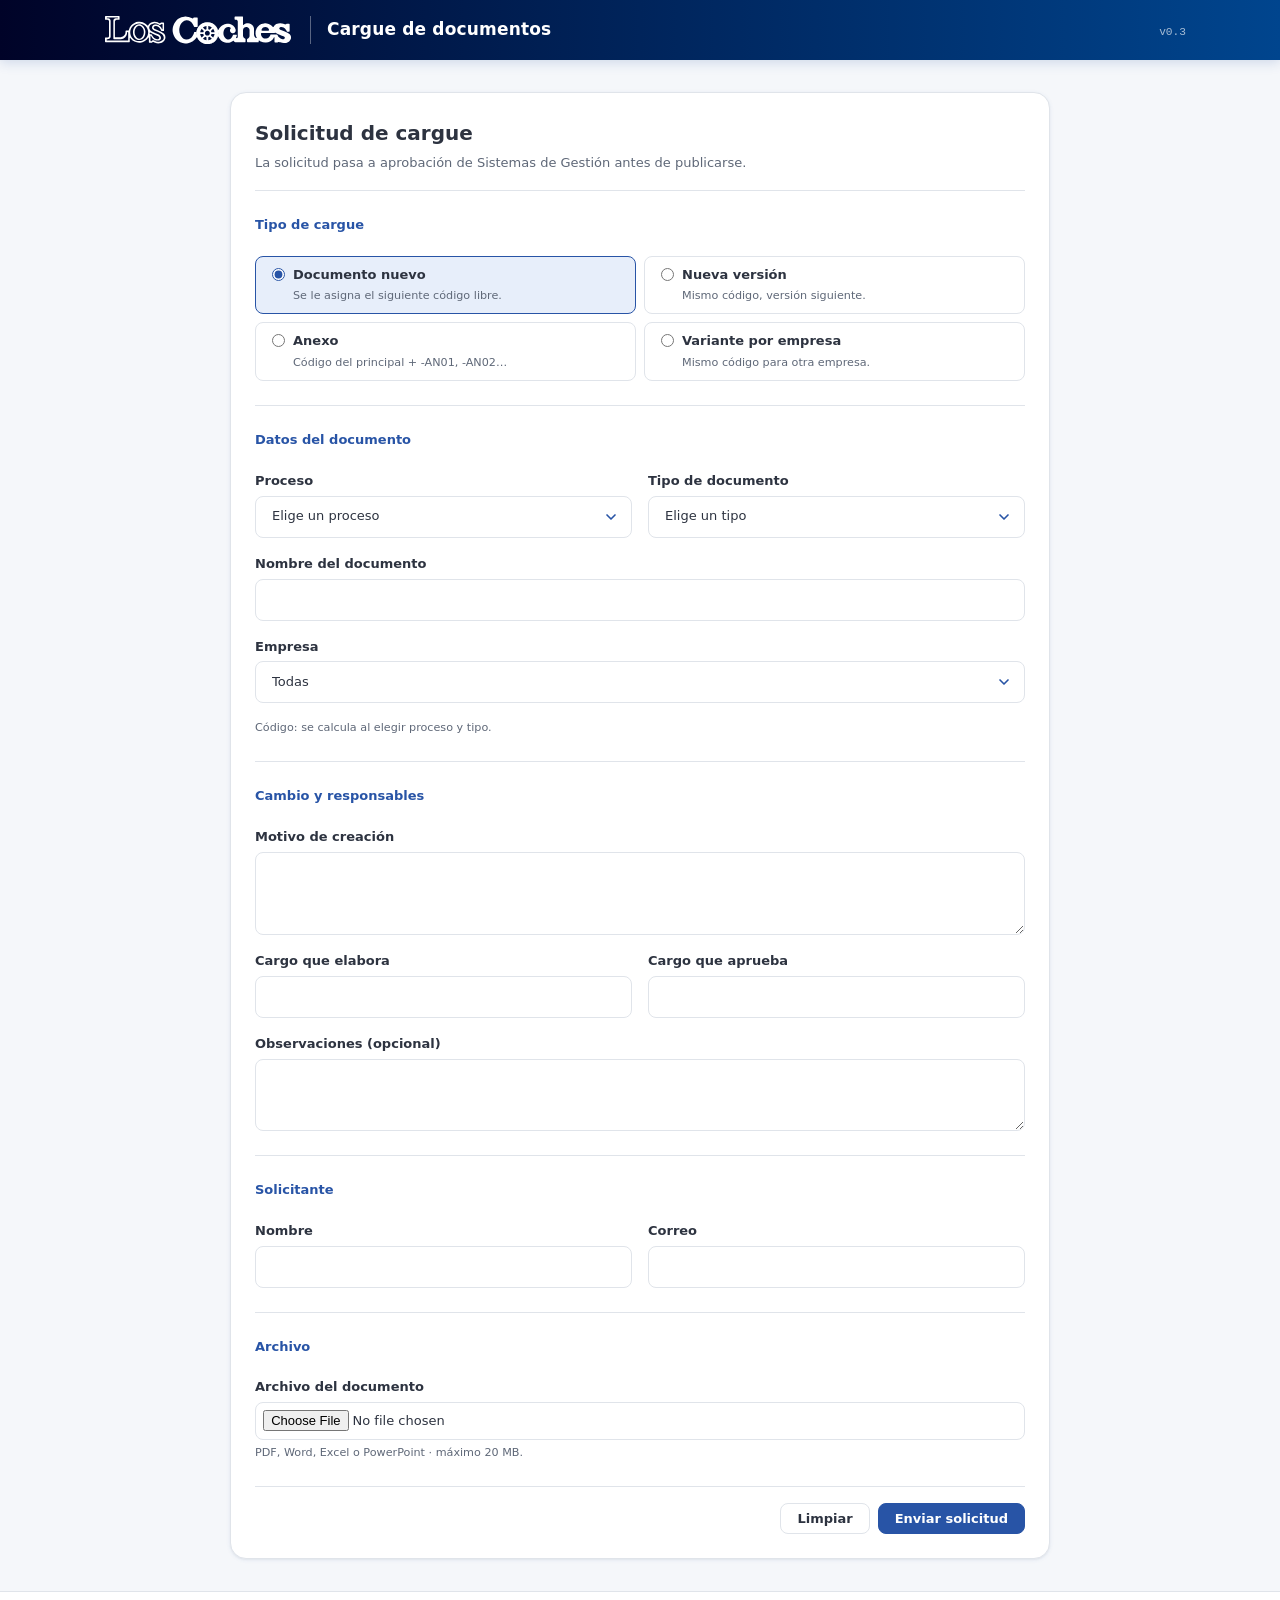
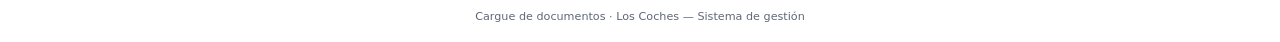
==== cargue.html @ adbbad37 "Phase 11 adjustment: upload form as an independent page with its own config, hidden from the documen" ====
<!DOCTYPE html>
<html lang="es">
<head>
  <meta charset="UTF-8" />
  <meta name="viewport" content="width=device-width, initial-scale=1.0" />
  <meta name="description" content="Cargue de documentos — Solicitud de documento nuevo, nueva versión, anexo o variante" />
  <title>Cargue de documentos</title>
  <link rel="icon" type="image/svg+xml" href="img/favicon.svg" />
  <link rel="stylesheet" href="styles.css" />
</head>
<body>

  <!-- ============================================================
       LOADER GLOBAL
  ============================================================ -->
  <div id="loader-global" class="loader-global" aria-hidden="true" role="status">
    <div class="loader-global__contenido">
      <div class="loader-global__spinner" aria-hidden="true"></div>
      <p id="loader-text" class="loader-global__texto">Cargando...</p>
    </div>
  </div>

  <!-- ============================================================
       ZONA DE TOASTS / NOTIFICACIONES
  ============================================================ -->
  <div
    id="contenedor-mensajes"
    class="contenedor-mensajes"
    aria-live="polite"
    aria-atomic="false"
    role="region"
    aria-label="Notificaciones del sistema"
  ></div>

  <!-- ============================================================
       ENCABEZADO
  ============================================================ -->
  <header class="encabezado" role="banner">
    <div class="encabezado__contenedor">
      <div class="encabezado__identidad">
        <!-- Versión en negativo sobre fondo oscuro (manual de marca, láminas 20-21).
             El SVG ya incluye el área de protección de ½x: nada se coloca dentro de su caja. -->
        <img
          class="encabezado__logo"
          src="img/loscoches_logo_horizontal_negativo.svg"
          alt="Los Coches"
          width="208"
          height="51"
        />
        <h1 class="encabezado__titulo-sistema">Cargue de documentos</h1>
      </div>
      <div class="encabezado__meta">
        <span class="encabezado__version">v0.3</span>
      </div>
    </div>
  </header>

  <!-- ============================================================
       CONTENIDO PRINCIPAL — página independiente de la consulta (upload.js)
  ============================================================ -->
  <main class="contenido-principal" role="main">
    <div class="contenido-principal__contenedor contenido-principal__contenedor--angosto">
      <section class="seccion tarjeta-cargue" aria-labelledby="cargue-titulo">
        <header class="tarjeta-cargue__encabezado">
          <h2 id="cargue-titulo" class="tarjeta-cargue__titulo">Solicitud de cargue</h2>
          <p class="tarjeta-cargue__subtitulo">La solicitud pasa a aprobación de Sistemas de Gestión antes de publicarse.</p>
        </header>

        <form id="form-cargue" class="form-cargue" novalidate>

          <fieldset class="panel-detalle__seccion form-cargue__grupo">
            <legend class="panel-detalle__seccion-titulo">Tipo de cargue</legend>
            <div class="opciones-cargue">
              <label class="opcion-cargue">
                <input type="radio" name="requestType" value="NEW" checked />
                <span class="opcion-cargue__texto">
                  <span class="opcion-cargue__titulo">Documento nuevo</span>
                  <span class="opcion-cargue__ayuda">Se le asigna el siguiente código libre.</span>
                </span>
              </label>
              <label class="opcion-cargue">
                <input type="radio" name="requestType" value="NEW_VERSION" />
                <span class="opcion-cargue__texto">
                  <span class="opcion-cargue__titulo">Nueva versión</span>
                  <span class="opcion-cargue__ayuda">Mismo código, versión siguiente.</span>
                </span>
              </label>
              <label class="opcion-cargue">
                <input type="radio" name="requestType" value="ANNEX" />
                <span class="opcion-cargue__texto">
                  <span class="opcion-cargue__titulo">Anexo</span>
                  <span class="opcion-cargue__ayuda">Código del principal + -AN01, -AN02…</span>
                </span>
              </label>
              <label class="opcion-cargue">
                <input type="radio" name="requestType" value="VARIANT" />
                <span class="opcion-cargue__texto">
                  <span class="opcion-cargue__titulo">Variante por empresa</span>
                  <span class="opcion-cargue__ayuda">Mismo código para otra empresa.</span>
                </span>
              </label>
            </div>
          </fieldset>

          <fieldset id="cargue-seccion-existente" class="panel-detalle__seccion form-cargue__grupo" hidden>
            <legend id="cargue-leyenda-existente" class="panel-detalle__seccion-titulo">Documento existente</legend>
            <div class="campo">
              <label for="cargue-documento" class="campo__label">Buscar por código o nombre</label>
              <input id="cargue-documento" type="text" class="campo__input" list="cargue-documentos-lista" autocomplete="off" placeholder="Ej. COM-PR-068" />
              <p id="cargue-documento-error" class="campo__error" hidden></p>
            </div>
            <datalist id="cargue-documentos-lista"></datalist>
            <div id="cargue-resumen" class="cargue-resumen" hidden></div>
            <p id="cargue-aviso-existente" class="form-cargue__nota form-cargue__nota--aviso" hidden></p>
          </fieldset>

          <fieldset class="panel-detalle__seccion form-cargue__grupo">
            <legend class="panel-detalle__seccion-titulo">Datos del documento</legend>
            <div class="form-cargue__fila">
            <div class="campo">
              <label for="cargue-proceso" class="campo__label">Proceso</label>
              <select id="cargue-proceso" class="campo__input campo__input--select"></select>
              <p id="cargue-proceso-error" class="campo__error" hidden></p>
            </div>
            <div class="campo">
              <label for="cargue-tipo" class="campo__label">Tipo de documento</label>
              <select id="cargue-tipo" class="campo__input campo__input--select"></select>
              <p id="cargue-tipo-error" class="campo__error" hidden></p>
            </div>
            </div>
            <div class="campo">
              <label for="cargue-nombre" class="campo__label">Nombre del documento</label>
              <input id="cargue-nombre" type="text" class="campo__input" maxlength="200" />
              <p id="cargue-nombre-error" class="campo__error" hidden></p>
            </div>
            <div class="campo">
              <label for="cargue-empresa" class="campo__label">Empresa</label>
              <select id="cargue-empresa" class="campo__input campo__input--select"></select>
              <p id="cargue-empresa-error" class="campo__error" hidden></p>
            </div>
            <p id="cargue-codigo-previo" class="form-cargue__nota" aria-live="polite"></p>
          </fieldset>

          <fieldset id="cargue-seccion-retencion" class="panel-detalle__seccion form-cargue__grupo" hidden>
            <legend class="panel-detalle__seccion-titulo">Retención (obligatoria para formatos)</legend>
            <div class="form-cargue__fila">
            <div class="campo">
              <label for="cargue-ret-gestion" class="campo__label">Años en archivo de gestión</label>
              <input id="cargue-ret-gestion" type="number" class="campo__input" min="0" max="100" step="1" inputmode="numeric" />
              <p id="cargue-ret-gestion-error" class="campo__error" hidden></p>
            </div>
            <div class="campo">
              <label for="cargue-ret-central" class="campo__label">Años en archivo central</label>
              <input id="cargue-ret-central" type="number" class="campo__input" min="0" max="100" step="1" inputmode="numeric" />
              <p id="cargue-ret-central-error" class="campo__error" hidden></p>
            </div>
            </div>
            <div class="campo">
              <label for="cargue-disposicion" class="campo__label">Disposición final</label>
              <select id="cargue-disposicion" class="campo__input campo__input--select"></select>
              <p id="cargue-disposicion-error" class="campo__error" hidden></p>
            </div>
            <div class="campo">
              <label for="cargue-fundamento" class="campo__label">Fundamento de la retención (opcional)</label>
              <input id="cargue-fundamento" type="text" class="campo__input" maxlength="200" />
              <p id="cargue-fundamento-error" class="campo__error" hidden></p>
            </div>
          </fieldset>

          <fieldset class="panel-detalle__seccion form-cargue__grupo">
            <legend class="panel-detalle__seccion-titulo">Cambio y responsables</legend>
            <div class="campo">
              <label id="cargue-descripcion-etiqueta" for="cargue-descripcion" class="campo__label">Motivo de creación</label>
              <textarea id="cargue-descripcion" class="campo__input campo__input--area" rows="3"></textarea>
              <p id="cargue-descripcion-error" class="campo__error" hidden></p>
            </div>
            <div class="form-cargue__fila">
            <div class="campo">
              <label for="cargue-elabora" class="campo__label">Cargo que elabora</label>
              <input id="cargue-elabora" type="text" class="campo__input" maxlength="120" />
              <p id="cargue-elabora-error" class="campo__error" hidden></p>
            </div>
            <div class="campo">
              <label for="cargue-aprueba" class="campo__label">Cargo que aprueba</label>
              <input id="cargue-aprueba" type="text" class="campo__input" maxlength="120" />
              <p id="cargue-aprueba-error" class="campo__error" hidden></p>
            </div>
            </div>
            <div class="campo">
              <label for="cargue-observaciones" class="campo__label">Observaciones (opcional)</label>
              <textarea id="cargue-observaciones" class="campo__input campo__input--area" rows="2"></textarea>
              <p id="cargue-observaciones-error" class="campo__error" hidden></p>
            </div>
          </fieldset>

          <fieldset class="panel-detalle__seccion form-cargue__grupo">
            <legend class="panel-detalle__seccion-titulo">Solicitante</legend>
            <div class="form-cargue__fila">
            <div class="campo">
              <label for="cargue-solicitante" class="campo__label">Nombre</label>
              <input id="cargue-solicitante" type="text" class="campo__input" autocomplete="name" maxlength="120" />
              <p id="cargue-solicitante-error" class="campo__error" hidden></p>
            </div>
            <div class="campo">
              <label for="cargue-correo" class="campo__label">Correo</label>
              <input id="cargue-correo" type="email" class="campo__input" autocomplete="email" maxlength="160" />
              <p id="cargue-correo-error" class="campo__error" hidden></p>
            </div>
            </div>
          </fieldset>

          <fieldset class="panel-detalle__seccion form-cargue__grupo">
            <legend class="panel-detalle__seccion-titulo">Archivo</legend>
            <div class="campo">
              <label for="cargue-archivo" class="campo__label">Archivo del documento</label>
              <input id="cargue-archivo" type="file" class="campo__input campo__input--archivo" aria-describedby="cargue-archivo-ayuda" />
              <p id="cargue-archivo-ayuda" class="campo__ayuda"> </p>
              <p id="cargue-archivo-error" class="campo__error" hidden></p>
            </div>
          </fieldset>
        </form>

        <div id="cargue-resultado" class="form-cargue" hidden>
          <section class="panel-detalle__seccion">
            <h3 class="panel-detalle__seccion-titulo" tabindex="-1">Solicitud enviada</h3>
            <p id="cargue-resultado-texto" class="panel-detalle__valor"></p>
            <dl id="cargue-resultado-resumen" class="cargue-resultado__resumen"></dl>
          </section>
        </div>

        <div class="tarjeta-cargue__acciones">
          <button id="btn-cancelar-cargue" class="btn btn--secundario" type="button">Limpiar</button>
          <button id="btn-otro-cargue" class="btn btn--secundario" type="button" hidden>Cargar otro</button>
          <button id="btn-enviar-cargue" class="btn btn--primario" type="submit" form="form-cargue">Enviar solicitud</button>
        </div>
      </section>
    </div>
  </main>

  <!-- ============================================================
       PIE DE PÁGINA
  ============================================================ -->
  <footer class="pie-pagina" role="contentinfo">
    <div class="pie-pagina__contenedor">
      <p class="pie-pagina__texto">Cargue de documentos · Los Coches — Sistema de gestión</p>
    </div>
  </footer>

  <!-- Orden obligatorio: configuración → configuración del cargue → catálogos → utilidades → datos demo → cargue -->
  <script src="config.js"></script>
  <script src="config-cargue.js"></script>
  <script src="catalog.js"></script>
  <script src="utils.js"></script>
  <script src="demo-data.js"></script>
  <script src="upload.js"></script>

</body>
</html>
---- styles.css ----
/* ================================================================
   CONSULTA DOCUMENTAL
   styles.css · Fase 1 · 2026
   Arquitectura: Variables → Reset → Base → Layout →
                 Componentes → Estados → Responsive
================================================================ */


/* ================================================================
   1. VARIABLES CSS (DESIGN TOKENS)
================================================================ */
:root {

  /* --- Paleta --- */
  --color-primario:        #2854A6;
  --color-primario-hover:  #1B3A73;
  --color-primario-light:  #E7EEFA;
  --color-secundario:      #2D3340;
  --color-acento:          #3D6FC4;

  /* --- Gradiente de encabezado --- */
  --gradiente-encabezado: linear-gradient(90deg, #000328 0%, #00458E 100%);

  /* --- Línea divisoria de filas de tabla --- */
  --color-borde-tabla: #F8F8FA;

  /* --- Superficies y fondos --- */
  --color-fondo-app:      #F5F7FA;
  --color-superficie:     #FFFFFF;
  --color-superficie-alt: #F8F9FB;
  --color-borde:          #E0E4EA;
  --color-borde-focus:    #2854A6;

  /* --- Estados semánticos --- */
  --color-exito:           #2E8B57;
  --color-exito-bg:        #E4F3EA;
  --color-error:           #C4374A;
  --color-error-bg:        #FBE3E7;
  --color-advertencia:     #C6821E;
  --color-advertencia-bg:  #FBEDD8;
  --color-info:            #1565C0;
  --color-info-bg:         #E3F2FD;
  --color-eliminado:       #7A1F2B;

  /* --- Texto sobre fondos claros (contraste >= 4.5:1, WCAG AA; Fase 9) --- */
  --color-texto-suave:      #5F6878;
  --color-exito-texto:      #1F7044;
  --color-error-texto:      #A62B3D;
  --color-advertencia-texto: #8A5300;
  --color-eliminado-bg:    #F3DEE1;

  /* --- Tipografía --- */
  --fuente-principal: 'Segoe UI', system-ui, -apple-system, BlinkMacSystemFont, sans-serif;
  --fuente-mono:      'Consolas', 'Courier New', monospace;

  --tamaño-xs:   0.70rem;
  --tamaño-sm:   0.813rem;
  --tamaño-base: 0.9375rem;
  --tamaño-lg:   1.0625rem;
  --tamaño-xl:   1.25rem;

  --peso-regular: 400;
  --peso-medio:   500;
  --peso-semi:    600;
  --peso-bold:    700;

  --altura-linea-ajustada: 1.35;
  --altura-linea-base:     1.6;

  /* --- Espaciado modular --- */
  --espacio-xs:  0.25rem;
  --espacio-sm:  0.5rem;
  --espacio-md:  1rem;
  --espacio-lg:  1.5rem;
  --espacio-xl:  2rem;
  --espacio-2xl: 3rem;

  /* --- Bordes --- */
  --radio-sm: 4px;
  --radio-md: 8px;
  --radio-lg: 12px;
  --radio-xl: 16px;
  --radio-pill: 999px;

  /* --- Sombras --- */
  --sombra-sm: 0 1px 4px rgba(40, 84, 166, 0.08), 0 1px 2px rgba(0, 0, 0, 0.04);
  --sombra-md: 0 4px 12px rgba(40, 84, 166, 0.10), 0 1px 4px rgba(0, 0, 0, 0.05);
  --sombra-lg: 0 8px 28px rgba(40, 84, 166, 0.13), 0 2px 8px rgba(0, 0, 0, 0.06);

  /* --- Transiciones --- */
  --trans-rapida: 120ms ease;
  --trans-normal: 220ms ease;
  --trans-lenta:  380ms ease;

  /* --- Layout --- */
  --ancho-contenedor: 1140px;
  --alto-encabezado:  60px;
}


/* ================================================================
   2. RESET Y BASE
================================================================ */
*, *::before, *::after {
  box-sizing: border-box;
  margin: 0;
  padding: 0;
}

/* El atributo hidden siempre oculta, aunque la clase defina display (Fase 11) */
[hidden] { display: none !important; }

html {
  font-size: 100%;
  scroll-behavior: smooth;
  -webkit-text-size-adjust: 100%;
}

body {
  font-family: var(--fuente-principal);
  font-size: var(--tamaño-base);
  font-weight: var(--peso-regular);
  line-height: var(--altura-linea-base);
  color: var(--color-secundario);
  background-color: var(--color-fondo-app);
  min-height: 100vh;
  display: flex;
  flex-direction: column;
}

img, svg { display: block; }

button, input, select, textarea {
  font: inherit;
  color: inherit;
}

button { cursor: pointer; }

.sr-only {
  position: absolute;
  width: 1px;
  height: 1px;
  padding: 0;
  margin: -1px;
  overflow: hidden;
  clip: rect(0, 0, 0, 0);
  white-space: nowrap;
  border: 0;
}


/* ================================================================
   3. LOADER GLOBAL
================================================================ */
.loader-global {
  position: fixed;
  inset: 0;
  z-index: 9000;
  background: rgba(248, 249, 251, 0.88);
  backdrop-filter: blur(4px);
  -webkit-backdrop-filter: blur(4px);
  display: flex;
  align-items: center;
  justify-content: center;
  opacity: 0;
  visibility: hidden;
  transition: opacity var(--trans-normal), visibility var(--trans-normal);
}

.loader-global.activo { opacity: 1; visibility: visible; }

.loader-global__contenido {
  display: flex;
  flex-direction: column;
  align-items: center;
  gap: var(--espacio-md);
}

.loader-global__spinner {
  width: 40px;
  height: 40px;
  border: 3px solid var(--color-primario-light);
  border-top-color: var(--color-primario);
  border-radius: 50%;
  animation: girar 0.75s linear infinite;
}

.loader-global__texto {
  font-size: var(--tamaño-sm);
  font-weight: var(--peso-medio);
  color: var(--color-primario);
}


/* ================================================================
   4. TOASTS / NOTIFICACIONES
================================================================ */
.contenedor-mensajes {
  position: fixed;
  bottom: var(--espacio-lg);
  left: var(--espacio-lg);
  z-index: 8000;
  display: flex;
  flex-direction: column;
  gap: var(--espacio-sm);
  max-width: 360px;
  width: calc(100vw - var(--espacio-2xl));
}

.toast {
  display: flex;
  align-items: flex-start;
  gap: var(--espacio-sm);
  padding: var(--espacio-md);
  background: var(--color-superficie);
  border-radius: var(--radio-lg);
  box-shadow: var(--sombra-lg);
  border-left: 4px solid transparent;
  animation: toast-entrar var(--trans-lenta) ease both;
  position: relative;
  overflow: hidden;
}

.toast--exito       { border-left-color: var(--color-exito); }
.toast--error       { border-left-color: var(--color-error); }
.toast--advertencia { border-left-color: var(--color-advertencia); }
.toast--info        { border-left-color: var(--color-info); }

.toast__icono { flex-shrink: 0; width: 18px; height: 18px; margin-top: 1px; }
.toast--exito       .toast__icono { color: var(--color-exito); }
.toast--error       .toast__icono { color: var(--color-error); }
.toast--advertencia .toast__icono { color: var(--color-advertencia); }
.toast--info        .toast__icono { color: var(--color-info); }

.toast__cuerpo { flex: 1; }
.toast__titulo {
  font-size: var(--tamaño-sm);
  font-weight: var(--peso-semi);
  margin-bottom: 2px;
}
.toast__texto {
  font-size: var(--tamaño-sm);
  color: #5a6270;
  line-height: var(--altura-linea-ajustada);
}

.toast__cerrar {
  flex-shrink: 0;
  background: none;
  border: none;
  padding: 2px;
  color: var(--color-texto-suave);
  line-height: 1;
  border-radius: var(--radio-sm);
  transition: color var(--trans-rapida), background var(--trans-rapida);
}
.toast__cerrar:hover { color: var(--color-secundario); background: var(--color-fondo-app); }

.toast::after {
  content: '';
  position: absolute;
  bottom: 0;
  left: 0;
  height: 2px;
  background: currentColor;
  opacity: 0.25;
  animation: toast-progreso var(--toast-duration, 4s) linear forwards;
}

.toast.saliendo { animation: toast-salir var(--trans-normal) ease both; }


/* ================================================================
   5. ENCABEZADO
================================================================ */
.encabezado {
  position: sticky;
  top: 0;
  z-index: 500;
  /* Móvil: alto automático (logo y título en dos líneas); desde 600px, alto fijo */
  min-height: var(--alto-encabezado);
  background: var(--gradiente-encabezado);
  box-shadow: 0 2px 12px rgba(40, 84, 166, 0.20);
  flex-shrink: 0;
}

.encabezado__contenedor {
  max-width: var(--ancho-contenedor);
  margin: 0 auto;
  height: 100%;
  padding: var(--espacio-sm) var(--espacio-md);
  display: flex;
  align-items: center;
  justify-content: space-between;
  gap: var(--espacio-md);
}

/* Móvil: logo arriba y título debajo, para no comprimir el logo */
.encabezado__identidad {
  display: flex;
  flex-direction: column;
  align-items: flex-start;
  gap: var(--espacio-xs);
  min-width: 0;
}

/* Logo: ancho fijo de 208px → logotipo visible ≈ 186px (mínimo de pantalla: 180px, lámina 09).
   Sin deformar ni recolorear (lámina 22). */
.encabezado__logo {
  display: block;
  width: 208px;
  height: auto;
  flex-shrink: 0;
}

.encabezado__titulo-sistema {
  font-size: var(--tamaño-lg);
  font-weight: var(--peso-bold);
  color: #FFFFFF;
  letter-spacing: 0.01em;
}

.encabezado__version {
  font-size: var(--tamaño-xs);
  font-weight: var(--peso-medio);
  color: rgba(255, 255, 255, 0.65);
  font-family: var(--fuente-mono);
}


/* ================================================================
   6. LAYOUT — CONTENIDO PRINCIPAL
================================================================ */
.contenido-principal {
  flex: 1;
  padding: var(--espacio-xl) var(--espacio-md);
}

.contenido-principal__contenedor {
  max-width: var(--ancho-contenedor);
  margin: 0 auto;
  display: flex;
  flex-direction: column;
  gap: var(--espacio-lg);
}

.seccion {
  background: var(--color-superficie);
  border: 1px solid var(--color-borde);
  border-radius: var(--radio-xl);
  box-shadow: var(--sombra-sm);
  padding: var(--espacio-lg);
}


/* ================================================================
   7. BARRA DE BÚSQUEDA Y FILTRO
================================================================ */
.barra-busqueda {
  display: flex;
  flex-direction: column;
  gap: var(--espacio-md);
}

.campo {
  display: flex;
  flex-direction: column;
  gap: var(--espacio-xs);
}

.campo__label {
  font-size: var(--tamaño-sm);
  font-weight: var(--peso-semi);
  color: var(--color-secundario);
}

.campo__input {
  width: 100%;
  padding: 0.6rem var(--espacio-md);
  background: var(--color-superficie);
  border: 1.5px solid var(--color-borde);
  border-radius: var(--radio-md);
  font-size: var(--tamaño-sm);
  color: var(--color-secundario);
  transition: border-color var(--trans-rapida), box-shadow var(--trans-rapida), background-color var(--trans-rapida);
}

.campo__input::placeholder { color: var(--color-texto-suave); }

.campo__input:hover  { border-color: var(--color-acento); }
.campo__input:focus  {
  outline: none;
  border-color: var(--color-borde-focus);
  box-shadow: 0 0 0 3px rgba(40, 84, 166, 0.15);
}

.campo__input-wrapper { position: relative; display: flex; align-items: center; }

.campo__icono-busqueda {
  position: absolute;
  left: 0.75rem;
  width: 16px;
  height: 16px;
  color: #9aa3af;
  pointer-events: none;
}

.campo__input--busqueda { padding-left: 2.375rem; }

.campo__select-wrapper { position: relative; display: flex; align-items: center; }

.campo__input--select {
  appearance: none;
  -webkit-appearance: none;
  padding-right: var(--espacio-xl);
  cursor: pointer;
  background-image: url("data:image/svg+xml,%3Csvg xmlns='http://www.w3.org/2000/svg' width='16' height='16' viewBox='0 0 24 24' fill='none' stroke='%232854A6' stroke-width='2.5' stroke-linecap='round' stroke-linejoin='round'%3E%3Cpolyline points='6 9 12 15 18 9'%3E%3C/polyline%3E%3C/svg%3E");
  background-repeat: no-repeat;
  background-position: right 0.75rem center;
  background-size: 16px;
}

.campo__ayuda {
  font-size: var(--tamaño-xs);
  color: var(--color-texto-suave);
}

.barra-busqueda__fila {
  display: flex;
  flex-direction: column;
  gap: var(--espacio-sm);
}

.barra-busqueda__acciones {
  display: flex;
  align-items: center;
  justify-content: space-between;
  gap: var(--espacio-md);
}

/* Filtros: 2 columnas en móvil, 3 en tablet, 6 en escritorio */
.filtros {
  display: grid;
  grid-template-columns: repeat(2, minmax(0, 1fr));
  gap: var(--espacio-sm) var(--espacio-md);
}

.filtros .campo__input--select { text-overflow: ellipsis; }

.barra-busqueda__contador {
  display: flex;
  align-items: center;
  gap: var(--espacio-xs);
  min-height: 2.5rem;
}

.barra-busqueda__contador-etiqueta {
  font-size: var(--tamaño-sm);
  color: var(--color-texto-suave);
  font-weight: var(--peso-medio);
}

.barra-busqueda__contador-valor {
  font-size: var(--tamaño-sm);
  font-weight: var(--peso-bold);
  color: var(--color-primario);
  background: var(--color-primario-light);
  padding: 1px 10px;
  border-radius: var(--radio-pill);
  font-family: var(--fuente-mono);
  min-width: 32px;
  text-align: center;
}


/* ================================================================
   8. TABLA DE RESULTADOS
================================================================ */
.seccion--tabla { padding: 0; overflow: hidden; }

/* Pista de scroll horizontal — solo visible en anchos donde la tabla
   puede desbordar su contenedor (por debajo del breakpoint de escritorio) */
.tabla__pista-scroll {
  display: none;
  padding: var(--espacio-sm) var(--espacio-md) 0;
  font-size: var(--tamaño-xs);
  color: var(--color-texto-suave);
  text-align: right;
}

@media (max-width: 1023px) {
  .tabla__pista-scroll { display: block; }
}

.tabla-wrapper {
  width: 100%;
  overflow-x: auto;
  -webkit-overflow-scrolling: touch;
  scrollbar-width: thin;
  scrollbar-color: var(--color-borde) transparent;
}
.tabla-wrapper::-webkit-scrollbar { height: 5px; }
.tabla-wrapper::-webkit-scrollbar-track { background: transparent; }
.tabla-wrapper::-webkit-scrollbar-thumb { background: var(--color-borde); border-radius: var(--radio-pill); }

.tabla {
  width: 100%;
  min-width: 900px;
  border-collapse: collapse;
  font-size: var(--tamaño-sm);
}

.tabla__cabecera {
  background: var(--color-primario-light);
  border-bottom: 2px solid var(--color-primario);
  position: sticky;
  top: 0;
  z-index: 10;
}

.tabla__th {
  padding: 0.75rem var(--espacio-md);
  text-align: left;
  font-size: var(--tamaño-xs);
  font-weight: var(--peso-semi);
  color: var(--color-primario);
  letter-spacing: 0.05em;
  text-transform: uppercase;
  white-space: nowrap;
}

.tabla__th--codigo  { width: 120px; }
.tabla__th--nombre  { min-width: 260px; }
.tabla__th--tipo    { width: 130px; }
.tabla__th--proceso { width: 170px; }
.tabla__th--version { width: 80px; }
.tabla__th--empresa { width: 140px; }
.tabla__th--estado  { width: 110px; }
.tabla__th--acciones{ width: 200px; }

.tabla__cuerpo .tabla__fila {
  border-bottom: 1px solid var(--color-borde-tabla);
  transition: background-color var(--trans-rapida);
}

.tabla__cuerpo .tabla__fila:nth-child(even) { background-color: rgba(231, 238, 250, 0.4); }
.tabla__cuerpo .tabla__fila:hover { background-color: var(--color-primario-light); }

.tabla__td {
  padding: 0.75rem var(--espacio-md);
  color: var(--color-secundario);
  vertical-align: middle;
  line-height: var(--altura-linea-ajustada);
}

.tabla__td--codigo,
.tabla__td--version,
.tabla__td--empresa { white-space: nowrap; }
.tabla__td--version { text-align: center; }
.tabla__th--version { text-align: center; }

.tabla__acciones {
  display: flex;
  gap: var(--espacio-xs);
  flex-wrap: nowrap;  /* "Ver más" y "Abrir/Descargar" en una sola fila */
}

/* --- Badge de estado --- */
.badge-estado {
  display: inline-block;
  padding: 2px 10px;
  border-radius: var(--radio-pill);
  font-size: var(--tamaño-xs);
  font-weight: var(--peso-semi);
}
.badge-estado--vigente        { background: var(--color-exito-bg);       color: var(--color-exito-texto); }
.badge-estado--obsoleto       { background: var(--color-error-bg);       color: var(--color-error-texto); }
.badge-estado--revision       { background: var(--color-advertencia-bg); color: var(--color-advertencia-texto); }
.badge-estado--eliminado      { background: var(--color-eliminado-bg);   color: var(--color-eliminado); }
.badge-estado--neutro         { background: var(--color-superficie-alt); color: var(--color-texto-suave); }

/* --- Estados de la tabla --- */
.tabla__fila-estado { background: transparent !important; }
.tabla__fila-estado--oculta { display: none; }

.tabla__celda-estado { padding: var(--espacio-2xl) var(--espacio-md); text-align: center; }

.estado-tabla {
  display: flex;
  flex-direction: column;
  align-items: center;
  gap: var(--espacio-md);
}

.estado-tabla__icono { width: 40px; height: 40px; color: #c0c8d4; }

.estado-tabla__mensaje {
  font-size: var(--tamaño-sm);
  color: var(--color-texto-suave);
  max-width: 320px;
  line-height: var(--altura-linea-base);
}

.skeleton-loader {
  display: flex;
  flex-direction: column;
  gap: var(--espacio-sm);
  width: 100%;
  max-width: 480px;
  margin: 0 auto;
}

.skeleton-loader__linea {
  height: 14px;
  background: linear-gradient(90deg, var(--color-borde) 25%, var(--color-primario-light) 50%, var(--color-borde) 75%);
  background-size: 200% 100%;
  border-radius: var(--radio-sm);
  animation: shimmer 1.4s ease infinite;
}
.skeleton-loader__linea--corta { width: 60%; }


/* ================================================================
   9. BOTONES
================================================================ */
.btn {
  display: inline-flex;
  align-items: center;
  justify-content: center;
  gap: var(--espacio-xs);
  padding: 0.5rem var(--espacio-md);
  border: 1.5px solid transparent;
  border-radius: var(--radio-md);
  font-size: var(--tamaño-sm);
  font-weight: var(--peso-semi);
  line-height: 1;
  white-space: nowrap;
  cursor: pointer;
  text-decoration: none;
  transition: background-color var(--trans-rapida), border-color var(--trans-rapida), color var(--trans-rapida), box-shadow var(--trans-rapida);
}

.btn:focus-visible { outline: 2px solid var(--color-primario); outline-offset: 2px; }

.btn--sm { padding: 0.35rem 0.75rem; font-size: var(--tamaño-xs); }

.btn--primario {
  background: var(--color-primario);
  border-color: var(--color-primario);
  color: #FFFFFF;
}
.btn--primario:hover { background: var(--color-primario-hover); border-color: var(--color-primario-hover); }

.btn--secundario {
  background: transparent;
  border-color: var(--color-borde);
  color: var(--color-secundario);
}
.btn--secundario:hover { border-color: var(--color-primario); color: var(--color-primario); background: var(--color-primario-light); }

.btn:disabled,
.btn[aria-disabled="true"] {
  opacity: 0.45;
  cursor: not-allowed;
  pointer-events: none;
}


/* ================================================================
   10. PANEL DE DETALLE — OVERLAY + ASIDE DESLIZANTE
================================================================ */
.detalle-overlay {
  position: fixed;
  inset: 0;
  z-index: 7000;
  background: rgba(0, 3, 40, 0.45);
  backdrop-filter: blur(3px);
  -webkit-backdrop-filter: blur(3px);
  opacity: 0;
  visibility: hidden;
  transition: opacity var(--trans-normal), visibility var(--trans-normal);
}

.detalle-overlay.activo { opacity: 1; visibility: visible; }

.panel-detalle {
  position: fixed;
  top: 0;
  right: 0;
  z-index: 7100;
  height: 100vh;
  width: min(420px, 100vw);
  background: var(--color-superficie);
  box-shadow: var(--sombra-lg);
  display: flex;
  flex-direction: column;
  transform: translateX(100%);
  transition: transform var(--trans-normal);
}

.panel-detalle.activo { transform: translateX(0); }

.panel-detalle::before {
  content: '';
  display: block;
  height: 4px;
  background: var(--gradiente-encabezado);
  flex-shrink: 0;
}

.panel-detalle__header {
  display: flex;
  align-items: flex-start;
  justify-content: space-between;
  gap: var(--espacio-md);
  padding: var(--espacio-lg) var(--espacio-lg) var(--espacio-md);
  border-bottom: 1px solid var(--color-borde);
  flex-shrink: 0;
}

.panel-detalle__encabezado-texto { min-width: 0; }

.panel-detalle__titulo {
  font-size: var(--tamaño-lg);
  font-weight: var(--peso-semi);
  color: var(--color-secundario);
  line-height: var(--altura-linea-ajustada);
  word-break: break-word;
}

.panel-detalle__codigo {
  margin-top: 2px;
  font-size: var(--tamaño-xs);
  font-family: var(--fuente-mono);
  color: var(--color-texto-suave);
}

.panel-detalle__btn-cerrar {
  flex-shrink: 0;
  background: none;
  border: none;
  width: 32px;
  height: 32px;
  border-radius: var(--radio-md);
  display: flex;
  align-items: center;
  justify-content: center;
  font-size: 1.25rem;
  color: var(--color-texto-suave);
  transition: background var(--trans-rapida), color var(--trans-rapida);
}
.panel-detalle__btn-cerrar:hover { background: var(--color-fondo-app); color: var(--color-secundario); }
.panel-detalle__btn-cerrar:focus-visible { outline: 2px solid var(--color-primario); outline-offset: 2px; }

.panel-detalle__cuerpo {
  flex: 1;
  overflow-y: auto;
  padding: var(--espacio-lg);
  display: flex;
  flex-direction: column;
  gap: var(--espacio-lg);
}

.panel-detalle__campo { display: flex; flex-direction: column; gap: 4px; }

.panel-detalle__etiqueta {
  font-size: var(--tamaño-xs);
  font-weight: var(--peso-semi);
  text-transform: uppercase;
  letter-spacing: 0.05em;
  color: var(--color-texto-suave);
}

.panel-detalle__valor {
  font-size: var(--tamaño-sm);
  color: var(--color-secundario);
  line-height: var(--altura-linea-base);
}

.panel-detalle__cuerpo .badge-estado {
  align-self: flex-start;
}

/* Secciones del panel (Fase 8) */
.panel-detalle__seccion {
  display: flex;
  flex-direction: column;
  gap: var(--espacio-md);
  padding-bottom: var(--espacio-lg);
  border-bottom: 1px solid var(--color-borde);
}
.panel-detalle__seccion:last-child { border-bottom: none; padding-bottom: 0; }

.panel-detalle__seccion-titulo {
  font-size: var(--tamaño-sm);
  font-weight: var(--peso-bold);
  color: var(--color-primario);
}

.panel-detalle__valor--vencida { color: var(--color-error-texto); font-weight: var(--peso-semi); }

.badge-vencida {
  display: inline-block;
  margin-left: var(--espacio-xs);
  padding: 1px 8px;
  border-radius: var(--radio-pill);
  font-size: var(--tamaño-xs);
  font-weight: var(--peso-semi);
  background: var(--color-error-bg);
  color: var(--color-error-texto);
}

.panel-detalle__lista {
  list-style: none;
  display: flex;
  flex-direction: column;
  gap: var(--espacio-xs);
}

/* Enlace a otro documento (botón con apariencia de enlace) */
.panel-detalle__enlace {
  background: none;
  border: none;
  padding: 0;
  font: inherit;
  text-align: left;
  color: var(--color-primario);
  text-decoration: underline;
  text-underline-offset: 2px;
  cursor: pointer;
}
.panel-detalle__enlace:hover { color: var(--color-primario-hover); }
.panel-detalle__enlace:focus-visible { outline: 2px solid var(--color-primario); outline-offset: 2px; border-radius: 2px; }

.panel-detalle__aviso {
  margin-right: auto;
  font-size: var(--tamaño-xs);
  color: var(--color-advertencia-texto);
  font-weight: var(--peso-semi);
}

.panel-detalle__footer {
  flex-shrink: 0;
  padding: var(--espacio-md) var(--espacio-lg);
  border-top: 1px solid var(--color-borde);
  background: var(--color-superficie-alt);
  display: flex;
  align-items: center;
  justify-content: flex-end;
  gap: var(--espacio-md);
}

/* Bloquea el scroll del fondo mientras el panel está abierto */
body.sin-scroll { overflow: hidden; }


/* ================================================================
   11. PIE DE PÁGINA
================================================================ */
.pie-pagina {
  padding: var(--espacio-md) var(--espacio-lg);
  border-top: 1px solid var(--color-borde);
  background: var(--color-superficie);
  flex-shrink: 0;
}

.pie-pagina__contenedor { max-width: var(--ancho-contenedor); margin: 0 auto; text-align: center; }

.pie-pagina__texto { font-size: var(--tamaño-xs); color: var(--color-texto-suave); }


/* ================================================================
   12. ANIMACIONES Y KEYFRAMES
================================================================ */
@keyframes girar { to { transform: rotate(360deg); } }

@keyframes shimmer {
  0%   { background-position: 200% 0; }
  100% { background-position: -200% 0; }
}

@keyframes toast-entrar {
  from { opacity: 0; transform: translateX(calc(-100% - var(--espacio-lg))); }
  to   { opacity: 1; transform: translateX(0); }
}

@keyframes toast-salir {
  from { opacity: 1; transform: translateX(0); }
  to   { opacity: 0; transform: translateX(calc(-100% - var(--espacio-lg))); }
}

@keyframes toast-progreso {
  from { width: 100%; }
  to   { width: 0%; }
}

@media (prefers-reduced-motion: reduce) {
  *, *::before, *::after {
    animation-duration: 0.01ms !important;
    animation-iteration-count: 1 !important;
    transition-duration: 0.01ms !important;
  }
}


/* ================================================================
   13. RESPONSIVE — TABLET (>= 600px)
================================================================ */
@media (min-width: 600px) {
  .encabezado { height: var(--alto-encabezado); }
  .encabezado__contenedor { padding: 0 var(--espacio-lg); }
  .encabezado__identidad {
    flex-direction: row;
    align-items: center;
    gap: var(--espacio-sm);
  }
  /* Separador fuera de la caja del logo: respeta el área de protección */
  .encabezado__titulo-sistema {
    padding-left: var(--espacio-md);
    border-left: 1px solid rgba(255, 255, 255, 0.35);
  }

  .barra-busqueda__fila {
    flex-direction: row;
    align-items: flex-end;
    gap: var(--espacio-md);
  }
  .campo--busqueda { flex: 1; min-width: 220px; }
  .barra-busqueda__acciones { flex-shrink: 0; min-height: 2.6rem; }
  .filtros { grid-template-columns: repeat(3, minmax(0, 1fr)); }
}


/* ================================================================
   14. RESPONSIVE — ESCRITORIO (>= 1024px)
================================================================ */
@media (min-width: 1024px) {
  .contenido-principal { padding: var(--espacio-xl); }
  .filtros { grid-template-columns: repeat(6, minmax(0, 1fr)); }
}


/* ================================================================
   15. MÓDULO DE CARGUE (Fase 11)
================================================================ */

/* --- Página independiente (cargue.html): tarjeta centrada --- */
.contenido-principal__contenedor--angosto { max-width: 820px; }

.tarjeta-cargue { display: flex; flex-direction: column; gap: var(--espacio-lg); }
.tarjeta-cargue__encabezado { padding-bottom: var(--espacio-md); border-bottom: 1px solid var(--color-borde); }
.tarjeta-cargue__titulo { font-size: var(--tamaño-xl); font-weight: var(--peso-bold); color: var(--color-secundario); }
.tarjeta-cargue__subtitulo { margin-top: var(--espacio-xs); font-size: var(--tamaño-sm); color: var(--color-texto-suave); }

.form-cargue { display: flex; flex-direction: column; gap: var(--espacio-lg); }

.tarjeta-cargue__acciones {
  display: flex;
  justify-content: flex-end;
  flex-wrap: wrap;
  gap: var(--espacio-sm);
  padding-top: var(--espacio-md);
  border-top: 1px solid var(--color-borde);
}

/* --- Formulario --- */
.form-cargue__grupo {
  border: none;
  border-bottom: 1px solid var(--color-borde);
  min-width: 0;
}
.form-cargue__grupo:last-of-type { border-bottom: none; }
.form-cargue__grupo > legend { float: left; width: 100%; margin-bottom: var(--espacio-xs); }
.form-cargue__grupo > legend + * { clear: both; }

.form-cargue__fila {
  display: grid;
  grid-template-columns: minmax(0, 1fr);
  gap: var(--espacio-md);
}

.campo__input--area { resize: vertical; min-height: 4.5rem; font-family: inherit; line-height: var(--altura-linea-base); }
.campo__input--archivo { padding: 0.45rem; cursor: pointer; }
.campo__input:disabled { background: var(--color-superficie-alt); color: var(--color-secundario); cursor: not-allowed; opacity: 1; }

.campo__error {
  font-size: var(--tamaño-xs);
  font-weight: var(--peso-semi);
  color: var(--color-error-texto);
}
.campo__input[aria-invalid="true"] { border-color: var(--color-error-texto); }

.form-cargue__nota {
  font-size: var(--tamaño-xs);
  color: var(--color-texto-suave);
  line-height: var(--altura-linea-base);
}
.form-cargue__nota--aviso {
  color: var(--color-advertencia-texto);
  font-weight: var(--peso-semi);
}

/* Tipo de cargue: tarjetas con radio */
.opciones-cargue {
  display: grid;
  grid-template-columns: minmax(0, 1fr);
  gap: var(--espacio-sm);
}
.opcion-cargue {
  display: flex;
  align-items: flex-start;
  gap: var(--espacio-sm);
  padding: var(--espacio-sm) var(--espacio-md);
  border: 1.5px solid var(--color-borde);
  border-radius: var(--radio-md);
  cursor: pointer;
  transition: border-color var(--trans-rapida), background-color var(--trans-rapida);
}
.opcion-cargue:hover { border-color: var(--color-acento); }
.opcion-cargue:has(input:checked) { border-color: var(--color-primario); background: var(--color-primario-light); }
.opcion-cargue:has(input:focus-visible) { outline: 2px solid var(--color-primario); outline-offset: 2px; }
.opcion-cargue input { margin-top: 3px; accent-color: var(--color-primario); }
.opcion-cargue__texto { display: flex; flex-direction: column; gap: 2px; }
.opcion-cargue__titulo { font-size: var(--tamaño-sm); font-weight: var(--peso-semi); color: var(--color-secundario); }
.opcion-cargue__ayuda { font-size: var(--tamaño-xs); color: var(--color-texto-suave); }

/* Resumen del documento existente elegido */
.cargue-resumen {
  margin-top: var(--espacio-md);
  padding: var(--espacio-sm) var(--espacio-md);
  border-left: 3px solid var(--color-primario);
  background: var(--color-superficie-alt);
  border-radius: var(--radio-sm);
}
.cargue-resumen__titulo { font-size: var(--tamaño-sm); font-weight: var(--peso-semi); color: var(--color-secundario); }
.cargue-resumen__meta { font-size: var(--tamaño-xs); color: var(--color-texto-suave); line-height: 1.9; }

.cargue-resultado__resumen { display: flex; flex-direction: column; gap: var(--espacio-md); margin-top: var(--espacio-md); }

@media (min-width: 600px) {
  .form-cargue__fila { grid-template-columns: repeat(2, minmax(0, 1fr)); }
  .opciones-cargue { grid-template-columns: repeat(2, minmax(0, 1fr)); }
}
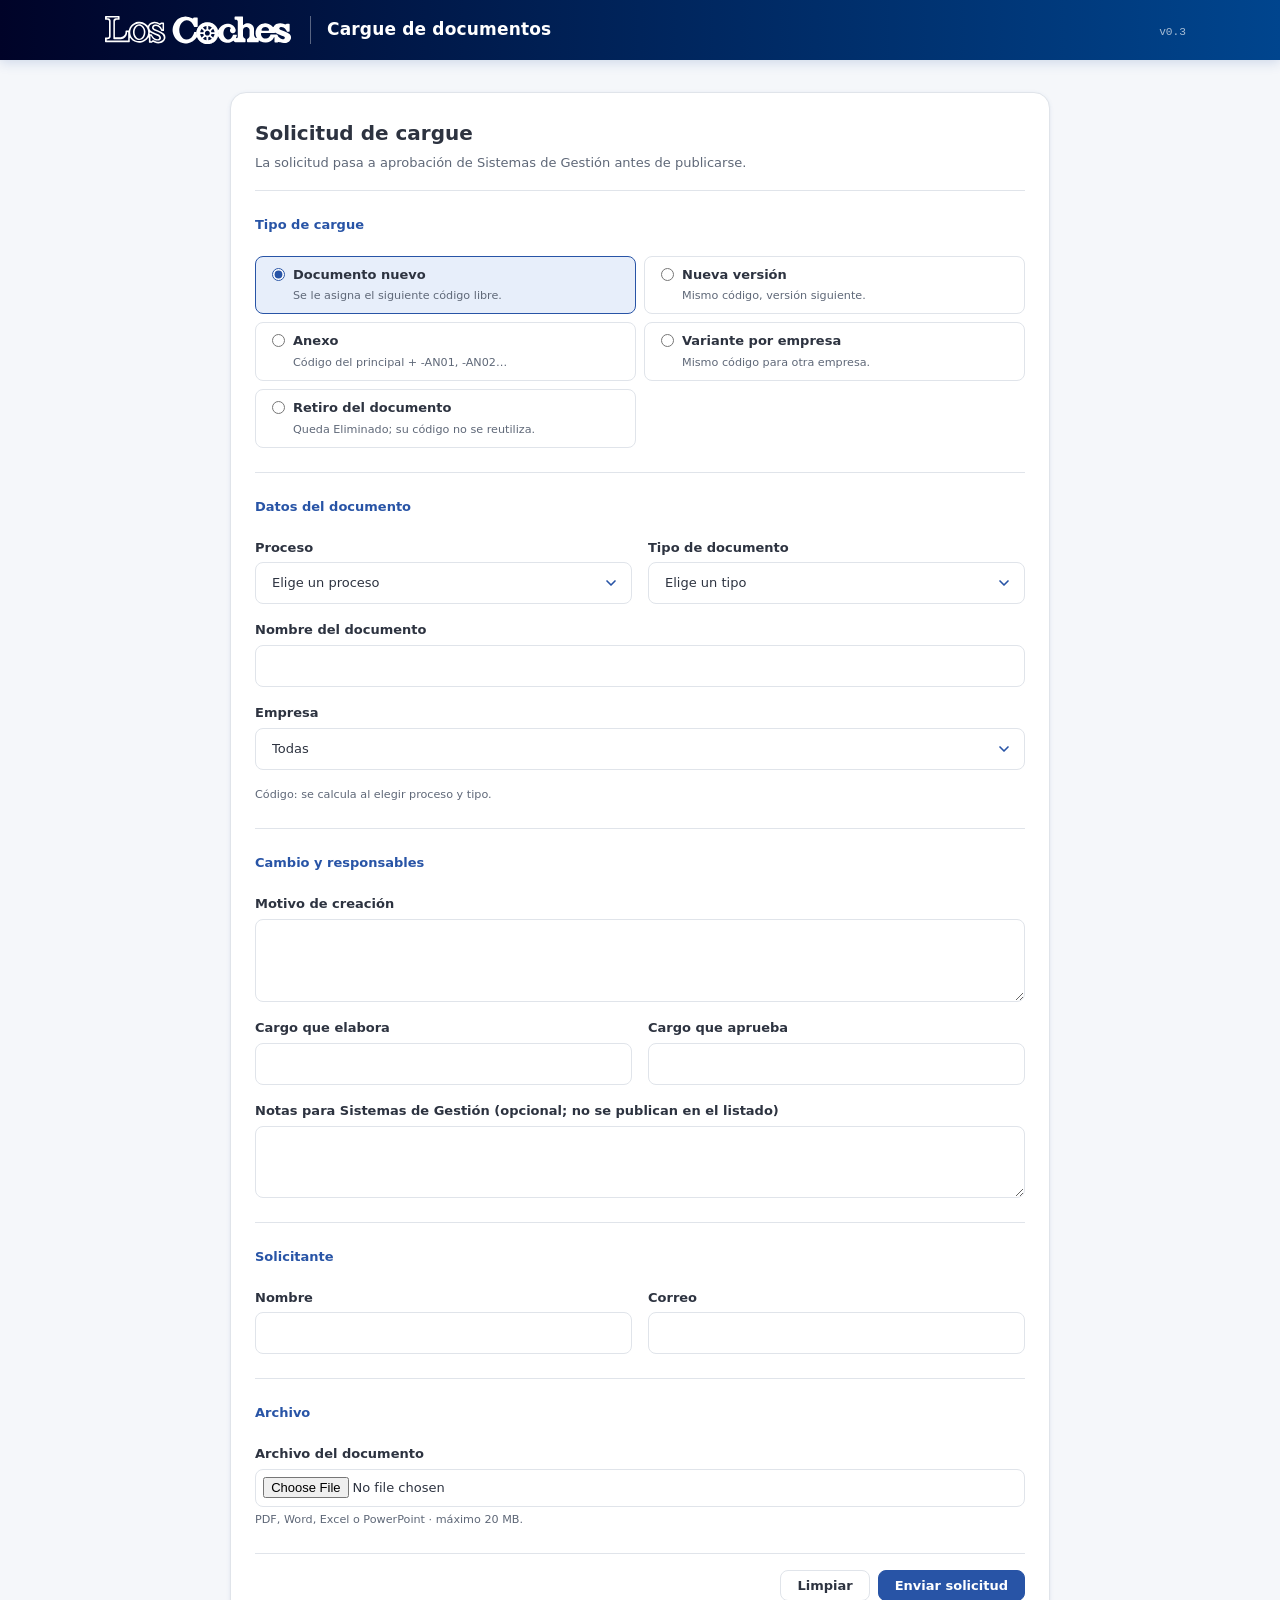
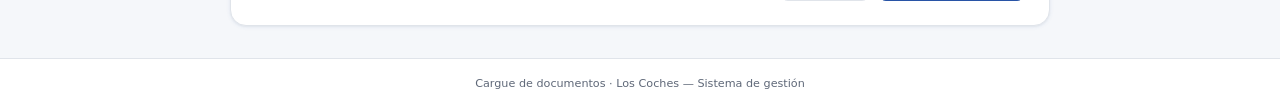
==== commit 53ae86dd: "Phase 11 adjustment: retire request type, complete F3 listing rules, annexes start at version 1 Co-A" ====
--- a/cargue.html
+++ b/cargue.html
@@ -99,6 +99,13 @@
                   <span class="opcion-cargue__ayuda">Mismo código para otra empresa.</span>
                 </span>
               </label>
+              <label class="opcion-cargue">
+                <input type="radio" name="requestType" value="RETIRE" />
+                <span class="opcion-cargue__texto">
+                  <span class="opcion-cargue__titulo">Retiro del documento</span>
+                  <span class="opcion-cargue__ayuda">Queda Eliminado; su código no se reutiliza.</span>
+                </span>
+              </label>
             </div>
           </fieldset>
 
@@ -114,7 +121,7 @@
             <p id="cargue-aviso-existente" class="form-cargue__nota form-cargue__nota--aviso" hidden></p>
           </fieldset>
 
-          <fieldset class="panel-detalle__seccion form-cargue__grupo">
+          <fieldset id="cargue-seccion-documento" class="panel-detalle__seccion form-cargue__grupo">
             <legend class="panel-detalle__seccion-titulo">Datos del documento</legend>
             <div class="form-cargue__fila">
             <div class="campo">
@@ -168,13 +175,13 @@
           </fieldset>
 
           <fieldset class="panel-detalle__seccion form-cargue__grupo">
-            <legend class="panel-detalle__seccion-titulo">Cambio y responsables</legend>
+            <legend id="cargue-leyenda-cambio" class="panel-detalle__seccion-titulo">Cambio y responsables</legend>
             <div class="campo">
               <label id="cargue-descripcion-etiqueta" for="cargue-descripcion" class="campo__label">Motivo de creación</label>
               <textarea id="cargue-descripcion" class="campo__input campo__input--area" rows="3"></textarea>
               <p id="cargue-descripcion-error" class="campo__error" hidden></p>
             </div>
-            <div class="form-cargue__fila">
+            <div id="cargue-fila-cargos" class="form-cargue__fila">
             <div class="campo">
               <label for="cargue-elabora" class="campo__label">Cargo que elabora</label>
               <input id="cargue-elabora" type="text" class="campo__input" maxlength="120" />
@@ -187,7 +194,7 @@
             </div>
             </div>
             <div class="campo">
-              <label for="cargue-observaciones" class="campo__label">Observaciones (opcional)</label>
+              <label for="cargue-observaciones" class="campo__label">Notas para Sistemas de Gestión (opcional; no se publican en el listado)</label>
               <textarea id="cargue-observaciones" class="campo__input campo__input--area" rows="2"></textarea>
               <p id="cargue-observaciones-error" class="campo__error" hidden></p>
             </div>
@@ -209,7 +216,7 @@
             </div>
           </fieldset>
 
-          <fieldset class="panel-detalle__seccion form-cargue__grupo">
+          <fieldset id="cargue-seccion-archivo" class="panel-detalle__seccion form-cargue__grupo">
             <legend class="panel-detalle__seccion-titulo">Archivo</legend>
             <div class="campo">
               <label for="cargue-archivo" class="campo__label">Archivo del documento</label>
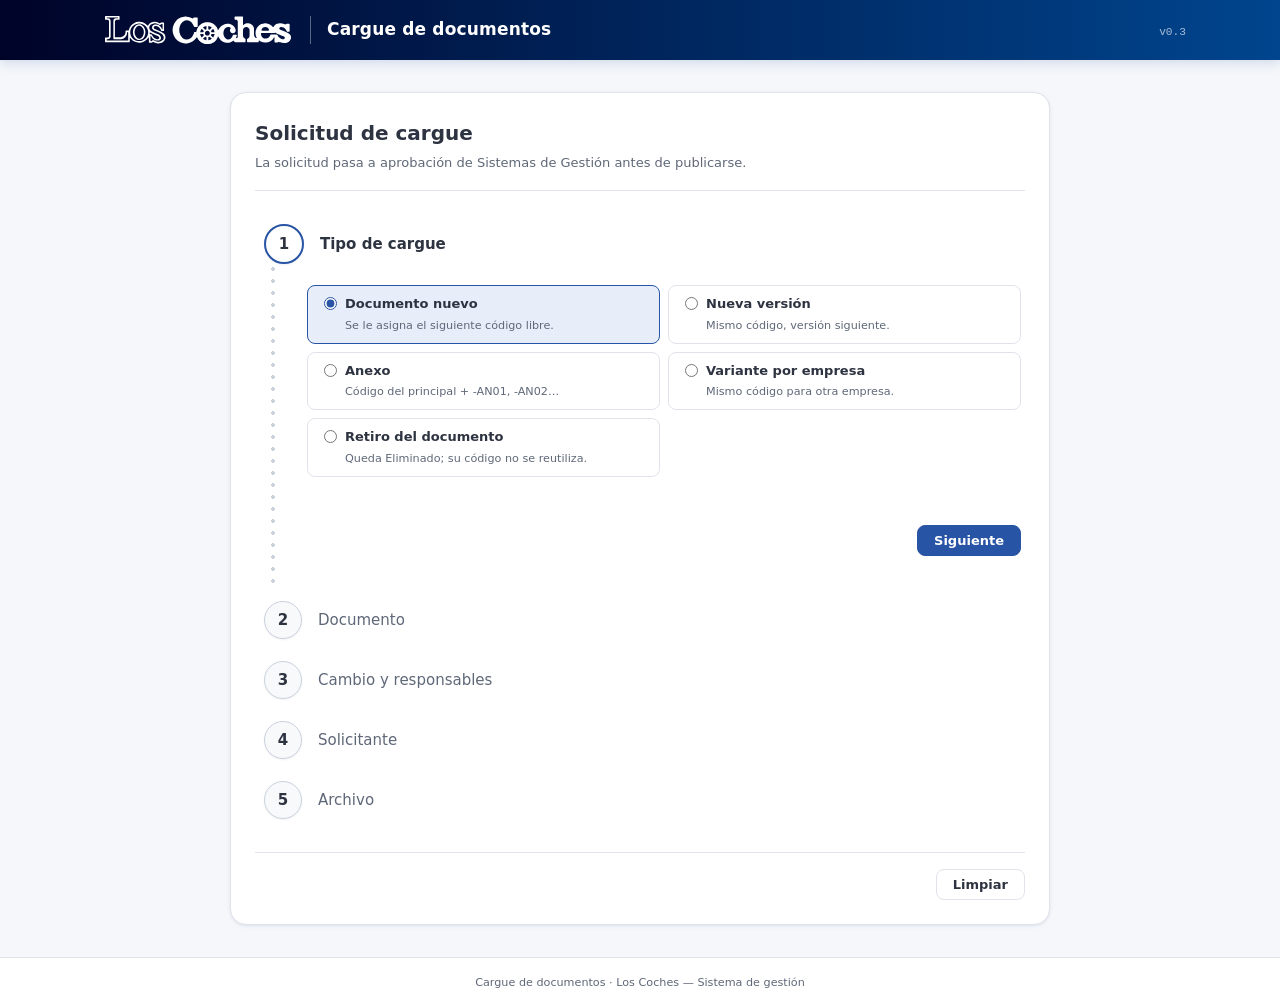
==== commit 9bd8013d: "Phase 11 adjustment: upload form as a 5-step Design_System_Core stepper Co-Authored-By: Claude Opus " ====
--- a/cargue.html
+++ b/cargue.html
@@ -6,6 +6,12 @@
   <meta name="description" content="Cargue de documentos — Solicitud de documento nuevo, nueva versión, anexo o variante" />
   <title>Cargue de documentos</title>
   <link rel="icon" type="image/svg+xml" href="img/favicon.svg" />
+  <!-- Design_System_Core (copia adaptada, ver docs/00_README.md): tokens base, estilo y stepper -->
+  <link rel="stylesheet" href="ds/tokens/primitive.css" />
+  <link rel="stylesheet" href="ds/tokens/semantic.css" />
+  <link rel="stylesheet" href="ds/tokens/accessibility.css" />
+  <link rel="stylesheet" href="ds/styles/loscoches.css" />
+  <link rel="stylesheet" href="ds/components/stepper/stepper.tokens.css" />
   <link rel="stylesheet" href="styles.css" />
 </head>
 <body>
@@ -67,9 +73,12 @@
         </header>
 
         <form id="form-cargue" class="form-cargue" novalidate>
-
+          <!-- Pasos fijos (el stepper no admite agregar o quitar pasos): dentro de cada uno, las secciones
+               se muestran u ocultan según el tipo de solicitud (upload.js) -->
+          <ds-stepper id="cargue-pasos" class="form-cargue__pasos">
+          <ds-step label="Tipo de cargue">
           <fieldset class="panel-detalle__seccion form-cargue__grupo">
-            <legend class="panel-detalle__seccion-titulo">Tipo de cargue</legend>
+            <legend class="sr-only">Tipo de cargue</legend>
             <div class="opciones-cargue">
               <label class="opcion-cargue">
                 <input type="radio" name="requestType" value="NEW" checked />
@@ -108,7 +117,12 @@
               </label>
             </div>
           </fieldset>
-
+            <div class="form-cargue__paso-acciones">
+              <button class="btn btn--primario" type="button" data-step-next>Siguiente</button>
+            </div>
+          </ds-step>
+
+          <ds-step id="cargue-paso-documento" label="Documento">
           <fieldset id="cargue-seccion-existente" class="panel-detalle__seccion form-cargue__grupo" hidden>
             <legend id="cargue-leyenda-existente" class="panel-detalle__seccion-titulo">Documento existente</legend>
             <div class="campo">
@@ -173,9 +187,14 @@
               <p id="cargue-fundamento-error" class="campo__error" hidden></p>
             </div>
           </fieldset>
-
+            <div class="form-cargue__paso-acciones">
+              <button class="btn btn--primario" type="button" data-step-next>Siguiente</button>
+            </div>
+          </ds-step>
+
+          <ds-step id="cargue-paso-cambio" label="Cambio y responsables">
           <fieldset class="panel-detalle__seccion form-cargue__grupo">
-            <legend id="cargue-leyenda-cambio" class="panel-detalle__seccion-titulo">Cambio y responsables</legend>
+            <legend id="cargue-leyenda-cambio" class="sr-only">Cambio y responsables</legend>
             <div class="campo">
               <label id="cargue-descripcion-etiqueta" for="cargue-descripcion" class="campo__label">Motivo de creación</label>
               <textarea id="cargue-descripcion" class="campo__input campo__input--area" rows="3"></textarea>
@@ -199,9 +218,14 @@
               <p id="cargue-observaciones-error" class="campo__error" hidden></p>
             </div>
           </fieldset>
-
+            <div class="form-cargue__paso-acciones">
+              <button class="btn btn--primario" type="button" data-step-next>Siguiente</button>
+            </div>
+          </ds-step>
+
+          <ds-step label="Solicitante">
           <fieldset class="panel-detalle__seccion form-cargue__grupo">
-            <legend class="panel-detalle__seccion-titulo">Solicitante</legend>
+            <legend class="sr-only">Solicitante</legend>
             <div class="form-cargue__fila">
             <div class="campo">
               <label for="cargue-solicitante" class="campo__label">Nombre</label>
@@ -215,9 +239,14 @@
             </div>
             </div>
           </fieldset>
-
+            <div class="form-cargue__paso-acciones">
+              <button class="btn btn--primario" type="button" data-step-next>Siguiente</button>
+            </div>
+          </ds-step>
+
+          <ds-step id="cargue-paso-archivo" label="Archivo">
           <fieldset id="cargue-seccion-archivo" class="panel-detalle__seccion form-cargue__grupo">
-            <legend class="panel-detalle__seccion-titulo">Archivo</legend>
+            <legend class="sr-only">Archivo</legend>
             <div class="campo">
               <label for="cargue-archivo" class="campo__label">Archivo del documento</label>
               <input id="cargue-archivo" type="file" class="campo__input campo__input--archivo" aria-describedby="cargue-archivo-ayuda" />
@@ -225,6 +254,9 @@
               <p id="cargue-archivo-error" class="campo__error" hidden></p>
             </div>
           </fieldset>
+          <p id="cargue-nota-retiro" class="form-cargue__nota" hidden>El retiro no lleva archivo. Revisa los pasos anteriores y envía la solicitud.</p>
+          </ds-step>
+          </ds-stepper>
         </form>
 
         <div id="cargue-resultado" class="form-cargue" hidden>
@@ -253,12 +285,13 @@
     </div>
   </footer>
 
-  <!-- Orden obligatorio: configuración → configuración del cargue → catálogos → utilidades → datos demo → cargue -->
+  <!-- Orden obligatorio: configuración → configuración del cargue → catálogos → utilidades → datos demo → stepper → cargue -->
   <script src="config.js"></script>
   <script src="config-cargue.js"></script>
   <script src="catalog.js"></script>
   <script src="utils.js"></script>
   <script src="demo-data.js"></script>
+  <script src="ds/components/stepper/stepper.core.js"></script>
   <script src="upload.js"></script>
 
 </body>
--- a/ds/tokens/primitive.css
+++ b/ds/tokens/primitive.css
@@ -0,0 +1,71 @@
+/**
+ * Tokens PRIMITIVE — únicos valores crudos (px/rem) de Spacing, Layout y Motion.
+ * Nada fuera de este archivo escribe un número sin token (docs/05_BACKEND.md §1.1).
+ * Fuente: docs/referencias/Sistema_Espaciado_UI_Metodologia_Maestra.md §1.2 (Spacing)
+ *         docs/referencias/Sistema_Maquetado_UI_Layout_System.md §4.1 / §19 (Layout)
+ * Motion no viene de ningún .md de referencia (ninguno lo cubre) — agregado en
+ * la auditoría de la Fase 6 al encontrar transiciones/transforms sin token en
+ * button.core.js (docs/05_BACKEND.md §10).
+ */
+:root {
+  /* Spacing — escala base 4/8px */
+  --space-0: 0;
+  --space-1: 0.25rem;  /* 4px */
+  --space-2: 0.5rem;   /* 8px */
+  --space-3: 0.75rem;  /* 12px */
+  --space-4: 1rem;     /* 16px */
+  --space-5: 1.5rem;   /* 24px */
+  --space-6: 2rem;     /* 32px */
+  --space-7: 2.5rem;   /* 40px */
+  --space-8: 3rem;     /* 48px */
+  --space-9: 4rem;     /* 64px */
+  --space-10: 5rem;    /* 80px */
+  --space-11: 6rem;    /* 96px */
+  --space-12: 8rem;    /* 128px */
+
+  /* Layout — containers */
+  --container-xs: 480px;
+  --container-sm: 640px;
+  --container-md: 768px;
+  --container-lg: 1024px;
+  --container-xl: 1280px;
+  --container-2xl: 1440px;
+  --container-fluid: 100%;
+
+  /* Layout — pila de apilamiento (z-index) */
+  --layer-base: 0;
+  --layer-sticky: 100;
+  --layer-dropdown: 200;
+  --layer-drawer: 300;
+  --layer-modal: 400;
+  --layer-toast: 500;
+
+  /* Motion — duración/easing de transición y transforms de interacción,
+     estructural (igual en los 3 estilos, no es parte de la capa visual) */
+  --motion-duration-fast: 150ms;
+  --motion-duration-slow: 250ms;  /* transición de layout (ej. colapso de un panel), no de feedback de interacción — agregada en la Fase 11 al portar Stepper */
+  --motion-easing-standard: ease;
+  --transform-hover-lift: translateY(-2px);
+  --transform-active-press: scale(.97);
+}
+
+/*
+ * Accesibilidad de movimiento: si la persona pidió menos movimiento en el
+ * sistema operativo, los transforms de interacción se anulan (la duración
+ * también baja a un valor casi nulo, no se elimina la transición completa
+ * para no romper que otras propiedades sigan animando color/sombra).
+ */
+@media (prefers-reduced-motion: reduce) {
+  :root {
+    --motion-duration-fast: 1ms;
+    --motion-duration-slow: 1ms;
+    --transform-hover-lift: none;
+    --transform-active-press: none;
+  }
+}
+
+/*
+ * Breakpoints de referencia (NO son custom properties — ver docs/05_BACKEND.md §5:
+ * var() no funciona dentro de la condición de un @media):
+ *   sm = 640px · md = 768px · lg = 1024px · xl = 1280px · 2xl = 1440px
+ */
--- a/ds/tokens/accessibility.css
+++ b/ds/tokens/accessibility.css
@@ -0,0 +1,14 @@
+/**
+ * Tokens ACCESSIBILITY — mínimos compartidos por Spacing y Layout.
+ * Fuente: docs/referencias/Sistema_Espaciado_UI_Metodologia_Maestra.md §6.1 / §6.2 / §6.3.
+ */
+:root {
+  --target-size-min: 1.5rem;      /* 24px — WCAG 2.2 AA (Minimum) */
+  --target-size-comfort: 2.75rem; /* 44px — WCAG AAA (Enhanced) */
+
+  --interactive-gap-min: 0.5rem;  /* 8px */
+  --interactive-gap: 0.75rem;     /* 12px */
+
+  --focus-offset-sm: 0.125rem;    /* 2px */
+  --focus-offset-md: 0.25rem;     /* 4px */
+}
--- a/ds/styles/loscoches.css
+++ b/ds/styles/loscoches.css
@@ -0,0 +1,48 @@
+/**
+ * Estilo: Los Coches — adaptado de styles/minimalista-corporativo.css de
+ * Design_System_Core (Regla 3: copia adaptada, el original no se toca).
+ * Capa de tokens VISUALES: mismo set semántico que el original, con la paleta
+ * y la tipografía de la consulta (styles.css), para que el stepper se vea
+ * como el resto de la página. Solo lo carga cargue.html.
+ * Contraste: texto #2D3340 sobre blanco 12.7:1; texto suave #5F6878 5.6:1;
+ * acento #2854A6 7.2:1 (AA en todos).
+ */
+:root {
+  /* Color */
+  --color-bg: #FFFFFF;
+  --color-surface: #FFFFFF;
+  --color-surface-alt: #F8F9FB;
+  --color-border: #C9D1DD;
+  --color-text: #2D3340;
+  --color-text-muted: #5F6878;
+  --color-accent: #2854A6;
+  --color-accent-text: #FFFFFF;
+  --color-accent-surface: #E7EEFA;
+  --color-focus: #2854A6;
+
+  /* Tipografía (la de la consulta) */
+  --font-family-base: 'Segoe UI', system-ui, -apple-system, BlinkMacSystemFont, sans-serif;
+  --font-family-heading: var(--font-family-base);
+  --font-size-sm: 0.9375rem;
+  --font-size-md: 1rem;
+  --font-size-lg: 1.25rem;
+  --font-size-xl: 2rem;
+  --font-weight-regular: 400;
+  --font-weight-medium: 500;
+  --font-weight-bold: 600;
+  --line-height-base: 1.5;
+
+  /* Radios */
+  --radius-sm: 4px;
+  --radius-md: 8px;
+  --radius-lg: 16px;
+  --radius-full: 9999px;
+
+  /* Sombras — planas, sutiles */
+  --shadow-sm: 0 1px 2px rgba(0, 0, 0, .06);
+  --shadow-md: 0 4px 12px rgba(0, 0, 0, .08);
+  --shadow-lg: 0 12px 32px rgba(0, 0, 0, .12);
+
+  /* Glass — no aplica en este estilo */
+  --surface-blur: 0;
+}
--- a/ds/components/stepper/stepper.tokens.css
+++ b/ds/components/stepper/stepper.tokens.css
@@ -0,0 +1,29 @@
+/**
+ * Tokens de componente — Stepper (docs/05_BACKEND.md §1.3).
+ * Compartidos por <ds-stepper> y <ds-step> (ver stepper.core.js — viven en
+ * un mismo archivo/carpeta a propósito, son un par inseparable).
+ *
+ * Capa ESTRUCTURAL — var() sobre tokens/semantic.css o primitive.css, salvo
+ * 3 valores propios del componente sin equivalente en la escala compartida
+ * (mismo criterio que --toast-max-width de la Fase 10):
+ * --stepper-circle-size (diámetro decorativo, no es un --target-size-* de
+ * accesibilidad: el header completo es el objetivo interactivo, no el
+ * círculo) y --stepper-indent/--stepper-connector-left (geometría del
+ * conector vertical, ajustada a ojo contra el diseño original — no hay
+ * fórmula, son constantes visuales de esa pieza).
+ */
+:root {
+  --stepper-circle-size: 36px;
+  --stepper-indent: 48px;
+  --stepper-connector-width: var(--space-2);   /* 8px */
+  --stepper-connector-left: 14px;
+  --stepper-connector-bottom: var(--space-1);  /* 4px */
+
+  --stepper-header-padding: var(--spacing-inline-sm);
+  --stepper-header-gap: var(--spacing-inline-md);
+
+  --stepper-panel-gap: var(--spacing-stack-md);
+  --stepper-panel-padding-block-start: var(--spacing-stack-sm);
+  --stepper-panel-padding-inline: var(--spacing-inline-xs);
+  --stepper-panel-padding-block-end: var(--spacing-section-sm);
+}
--- a/styles.css
+++ b/styles.css
@@ -973,6 +973,16 @@
 .form-cargue__grupo:last-of-type { border-bottom: none; }
 .form-cargue__grupo > legend { float: left; width: 100%; margin-bottom: var(--espacio-xs); }
 .form-cargue__grupo > legend + * { clear: both; }
+/* Leyenda que repite el título del paso: solo para lectores de pantalla */
+.form-cargue__grupo > legend.sr-only { float: none; width: 1px; margin: -1px; }
+
+/* --- Stepper (ds-stepper de Design_System_Core, tokens en ds/) --- */
+.form-cargue__pasos ds-step:not(:last-child) { margin-bottom: var(--espacio-xs); }
+.form-cargue__paso-acciones {
+  display: flex;
+  justify-content: flex-end;
+  padding-top: var(--espacio-sm);
+}
 
 .form-cargue__fila {
   display: grid;
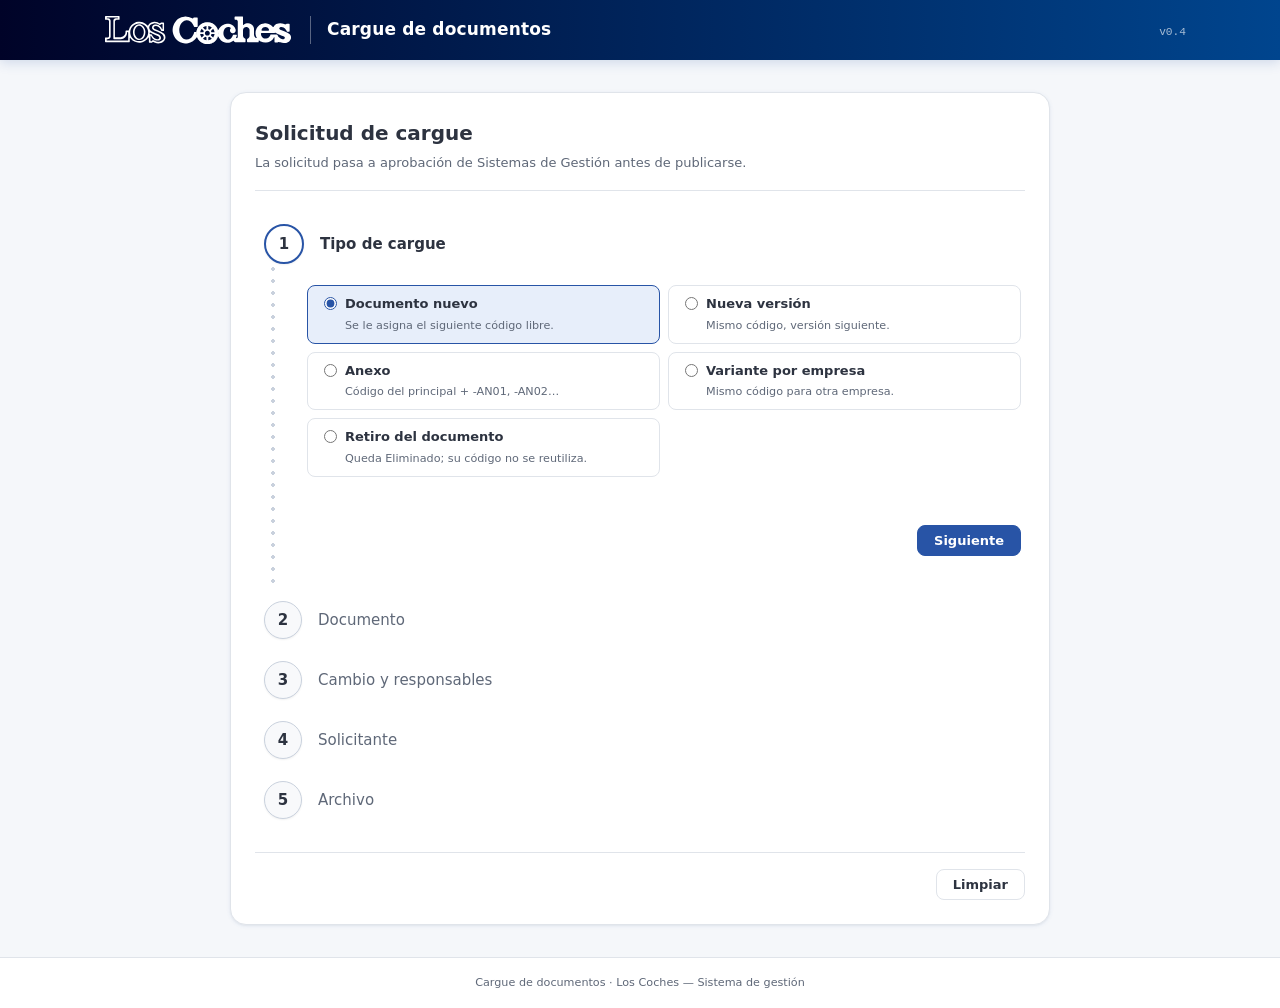
==== commit 0042c1a0: "Phase 12: compliance adjustments in the document search Scope change approved after the regulatory r" ====
--- a/cargue.html
+++ b/cargue.html
@@ -56,7 +56,7 @@
         <h1 class="encabezado__titulo-sistema">Cargue de documentos</h1>
       </div>
       <div class="encabezado__meta">
-        <span class="encabezado__version">v0.3</span>
+        <span class="encabezado__version">v0.4</span>
       </div>
     </div>
   </header>
--- a/styles.css
+++ b/styles.css
@@ -439,7 +439,7 @@
   gap: var(--espacio-md);
 }
 
-/* Filtros: 2 columnas en móvil, 3 en tablet, 6 en escritorio */
+/* Filtros: 2 columnas en móvil, 3 en tablet, 4 en escritorio y 7 en pantallas anchas */
 .filtros {
   display: grid;
   grid-template-columns: repeat(2, minmax(0, 1fr));
@@ -799,6 +799,9 @@
 }
 
 .panel-detalle__valor--vencida { color: var(--color-error-texto); font-weight: var(--peso-semi); }
+
+/* Nota secundaria dentro de un valor del panel (ej. periodo de la revisión periódica) */
+.panel-detalle__nota { color: var(--color-texto-suave); font-size: var(--tamaño-xs); font-weight: var(--peso-regular); }
 
 .badge-vencida {
   display: inline-block;
@@ -937,7 +940,11 @@
 ================================================================ */
 @media (min-width: 1024px) {
   .contenido-principal { padding: var(--espacio-xl); }
-  .filtros { grid-template-columns: repeat(6, minmax(0, 1fr)); }
+  .filtros { grid-template-columns: repeat(4, minmax(0, 1fr)); }
+}
+
+@media (min-width: 1280px) {
+  .filtros { grid-template-columns: repeat(7, minmax(0, 1fr)); }
 }
 
 
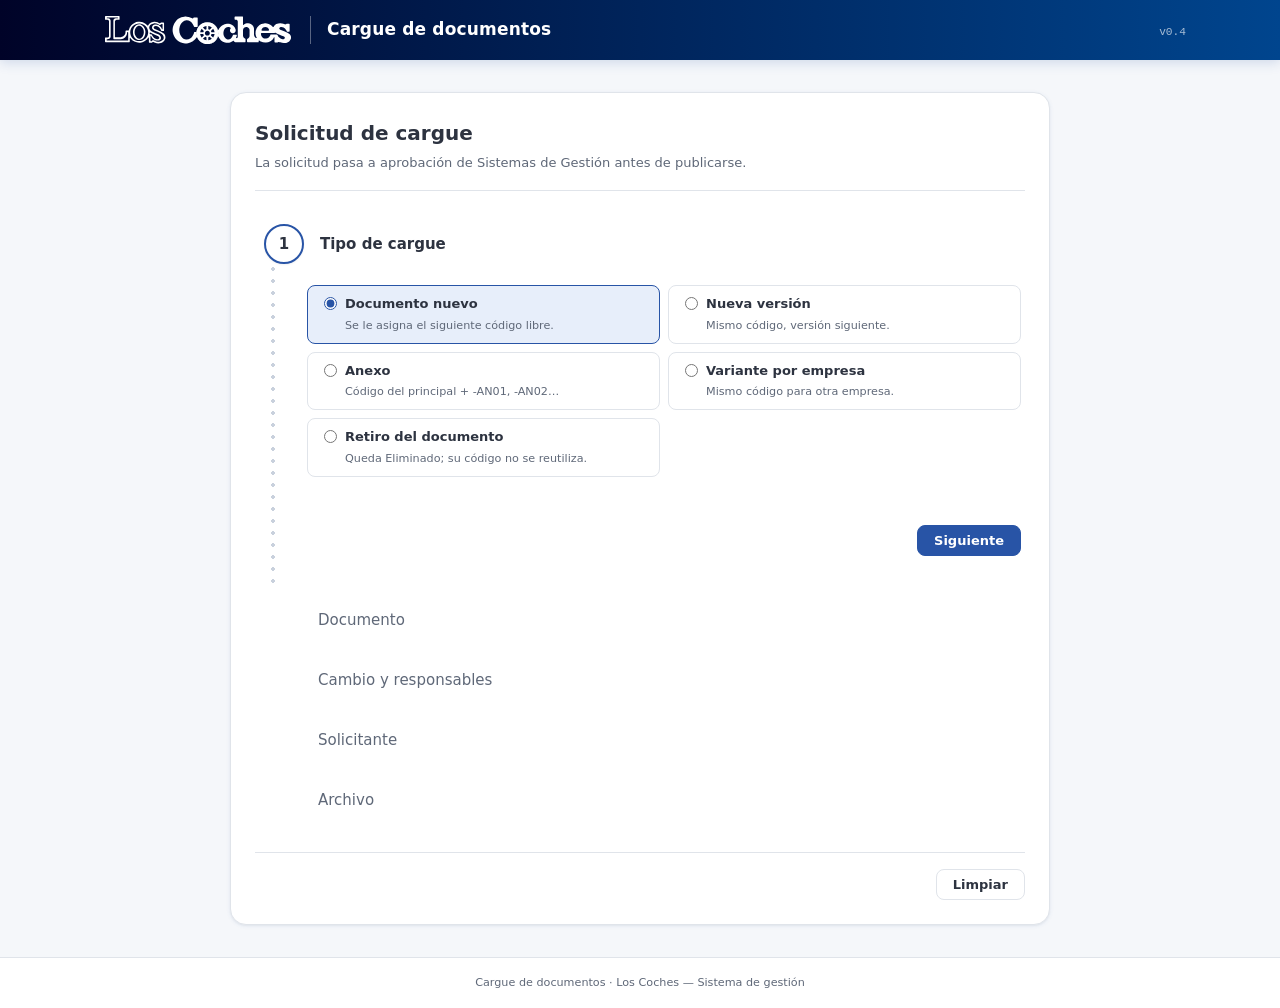
==== commit f73e4502: "Phase 13: compliance adjustments in the upload page The requester signs in with the company account " ====
--- a/cargue.html
+++ b/cargue.html
@@ -159,6 +159,20 @@
               <select id="cargue-empresa" class="campo__input campo__input--select"></select>
               <p id="cargue-empresa-error" class="campo__error" hidden></p>
             </div>
+            <div class="campo">
+              <label for="cargue-clasificacion" class="campo__label">Clasificación</label>
+              <select id="cargue-clasificacion" class="campo__input campo__input--select" aria-describedby="cargue-clasificacion-ayuda">
+                <option value="INTERNA">Interna — cualquier colaborador puede abrirlo</option>
+                <option value="RESERVADA">Reservada — datos personales, Sagrilaf u otra información restringida</option>
+              </select>
+              <p id="cargue-clasificacion-ayuda" class="campo__ayuda">Un documento reservado se ve en la consulta, pero su archivo se pide a Sistemas de Gestión.</p>
+              <p id="cargue-clasificacion-error" class="campo__error" hidden></p>
+            </div>
+            <div id="cargue-campo-emisor" class="campo" hidden>
+              <label for="cargue-emisor" class="campo__label">Emisor del documento externo</label>
+              <input id="cargue-emisor" type="text" class="campo__input" maxlength="160" placeholder="Ej. organismo de normalización, ministerio o fabricante" />
+              <p id="cargue-emisor-error" class="campo__error" hidden></p>
+            </div>
             <p id="cargue-codigo-previo" class="form-cargue__nota" aria-live="polite"></p>
           </fieldset>
 
@@ -212,6 +226,12 @@
               <p id="cargue-aprueba-error" class="campo__error" hidden></p>
             </div>
             </div>
+            <div id="cargue-campo-aprobador" class="campo">
+              <label for="cargue-aprobador" class="campo__label">Correo de quien aprueba el contenido</label>
+              <input id="cargue-aprobador" type="email" class="campo__input" autocomplete="off" maxlength="160" aria-describedby="cargue-aprobador-ayuda" />
+              <p id="cargue-aprobador-ayuda" class="campo__ayuda">Recibe primero la solicitud y la aprueba en Power Automate; después decide Sistemas de Gestión. Su aprobación queda como evidencia.</p>
+              <p id="cargue-aprobador-error" class="campo__error" hidden></p>
+            </div>
             <div class="campo">
               <label for="cargue-observaciones" class="campo__label">Notas para Sistemas de Gestión (opcional; no se publican en el listado)</label>
               <textarea id="cargue-observaciones" class="campo__input campo__input--area" rows="2"></textarea>
@@ -226,17 +246,28 @@
           <ds-step label="Solicitante">
           <fieldset class="panel-detalle__seccion form-cargue__grupo">
             <legend class="sr-only">Solicitante</legend>
-            <div class="form-cargue__fila">
-            <div class="campo">
-              <label for="cargue-solicitante" class="campo__label">Nombre</label>
-              <input id="cargue-solicitante" type="text" class="campo__input" autocomplete="name" maxlength="120" />
-              <p id="cargue-solicitante-error" class="campo__error" hidden></p>
-            </div>
-            <div class="campo">
-              <label for="cargue-correo" class="campo__label">Correo</label>
-              <input id="cargue-correo" type="email" class="campo__input" autocomplete="email" maxlength="160" />
-              <p id="cargue-correo-error" class="campo__error" hidden></p>
-            </div>
+            <!-- El solicitante sale de la cuenta de la empresa (auth.js), no se escribe -->
+            <div id="cargue-sesion-fuera" class="cargue-sesion">
+              <p class="form-cargue__nota">Inicia sesión con tu cuenta de la empresa: así queda registrado quién hace la solicitud y te llega la respuesta.</p>
+              <button id="cargue-sesion" class="btn btn--primario" type="button">Iniciar sesión</button>
+              <p id="cargue-sesion-error" class="campo__error" hidden></p>
+            </div>
+            <div id="cargue-sesion-dentro" class="cargue-resumen" hidden>
+              <p class="cargue-resumen__titulo">Solicitante: <span id="cargue-usuario-nombre"></span></p>
+              <p class="cargue-resumen__meta"><span id="cargue-usuario-correo"></span> ·
+                <button id="cargue-cerrar-sesion" class="panel-detalle__enlace" type="button">Usar otra cuenta</button></p>
+              <p id="cargue-cerrar-sesion-error" class="campo__error" hidden></p>
+            </div>
+            <div class="cargue-privacidad">
+              <p id="cargue-privacidad-texto" class="form-cargue__nota"><strong>Aviso de privacidad.</strong> Tu nombre y tu correo de la empresa se
+                usan solo para tramitar esta solicitud, avisarte su resultado y dejar evidencia de quién la hizo, según la política de
+                tratamiento de datos personales de la empresa (Ley 1581 de 2012). Puedes conocer, actualizar o corregir tus datos ante el
+                responsable de su tratamiento.</p>
+              <label class="cargue-privacidad__check">
+                <input id="cargue-privacidad" type="checkbox" aria-describedby="cargue-privacidad-texto" />
+                <span>Leí el aviso de privacidad</span>
+              </label>
+              <p id="cargue-privacidad-error" class="campo__error" hidden></p>
             </div>
           </fieldset>
             <div class="form-cargue__paso-acciones">
@@ -285,13 +316,15 @@
     </div>
   </footer>
 
-  <!-- Orden obligatorio: configuración → configuración del cargue → catálogos → utilidades → datos demo → stepper → cargue -->
+  <!-- Orden obligatorio: configuración → configuración del cargue → catálogos → utilidades → datos demo → stepper → MSAL → sesión → cargue -->
   <script src="config.js"></script>
   <script src="config-cargue.js"></script>
   <script src="catalog.js"></script>
   <script src="utils.js"></script>
   <script src="demo-data.js"></script>
   <script src="ds/components/stepper/stepper.core.js"></script>
+  <script src="vendor/msal/msal-browser-5.23.0.min.js"></script>
+  <script src="auth.js"></script>
   <script src="upload.js"></script>
 
 </body>
--- a/styles.css
+++ b/styles.css
@@ -1053,6 +1053,20 @@
 .cargue-resumen__titulo { font-size: var(--tamaño-sm); font-weight: var(--peso-semi); color: var(--color-secundario); }
 .cargue-resumen__meta { font-size: var(--tamaño-xs); color: var(--color-texto-suave); line-height: 1.9; }
 
+/* Sesión del solicitante y aviso de privacidad (Fase 13) */
+.cargue-sesion { display: flex; flex-direction: column; align-items: flex-start; gap: var(--espacio-sm); }
+.cargue-privacidad { display: flex; flex-direction: column; gap: var(--espacio-sm); margin-top: var(--espacio-md); }
+.cargue-privacidad__check {
+  display: inline-flex;
+  align-items: center;
+  gap: var(--espacio-sm);
+  font-size: var(--tamaño-sm);
+  color: var(--color-secundario);
+  cursor: pointer;
+}
+.cargue-privacidad__check input { width: 18px; height: 18px; accent-color: var(--color-primario); }
+.cargue-privacidad__check input[aria-invalid="true"] { outline: 2px solid var(--color-error-texto); outline-offset: 2px; }
+
 .cargue-resultado__resumen { display: flex; flex-direction: column; gap: var(--espacio-md); margin-top: var(--espacio-md); }
 
 @media (min-width: 600px) {
